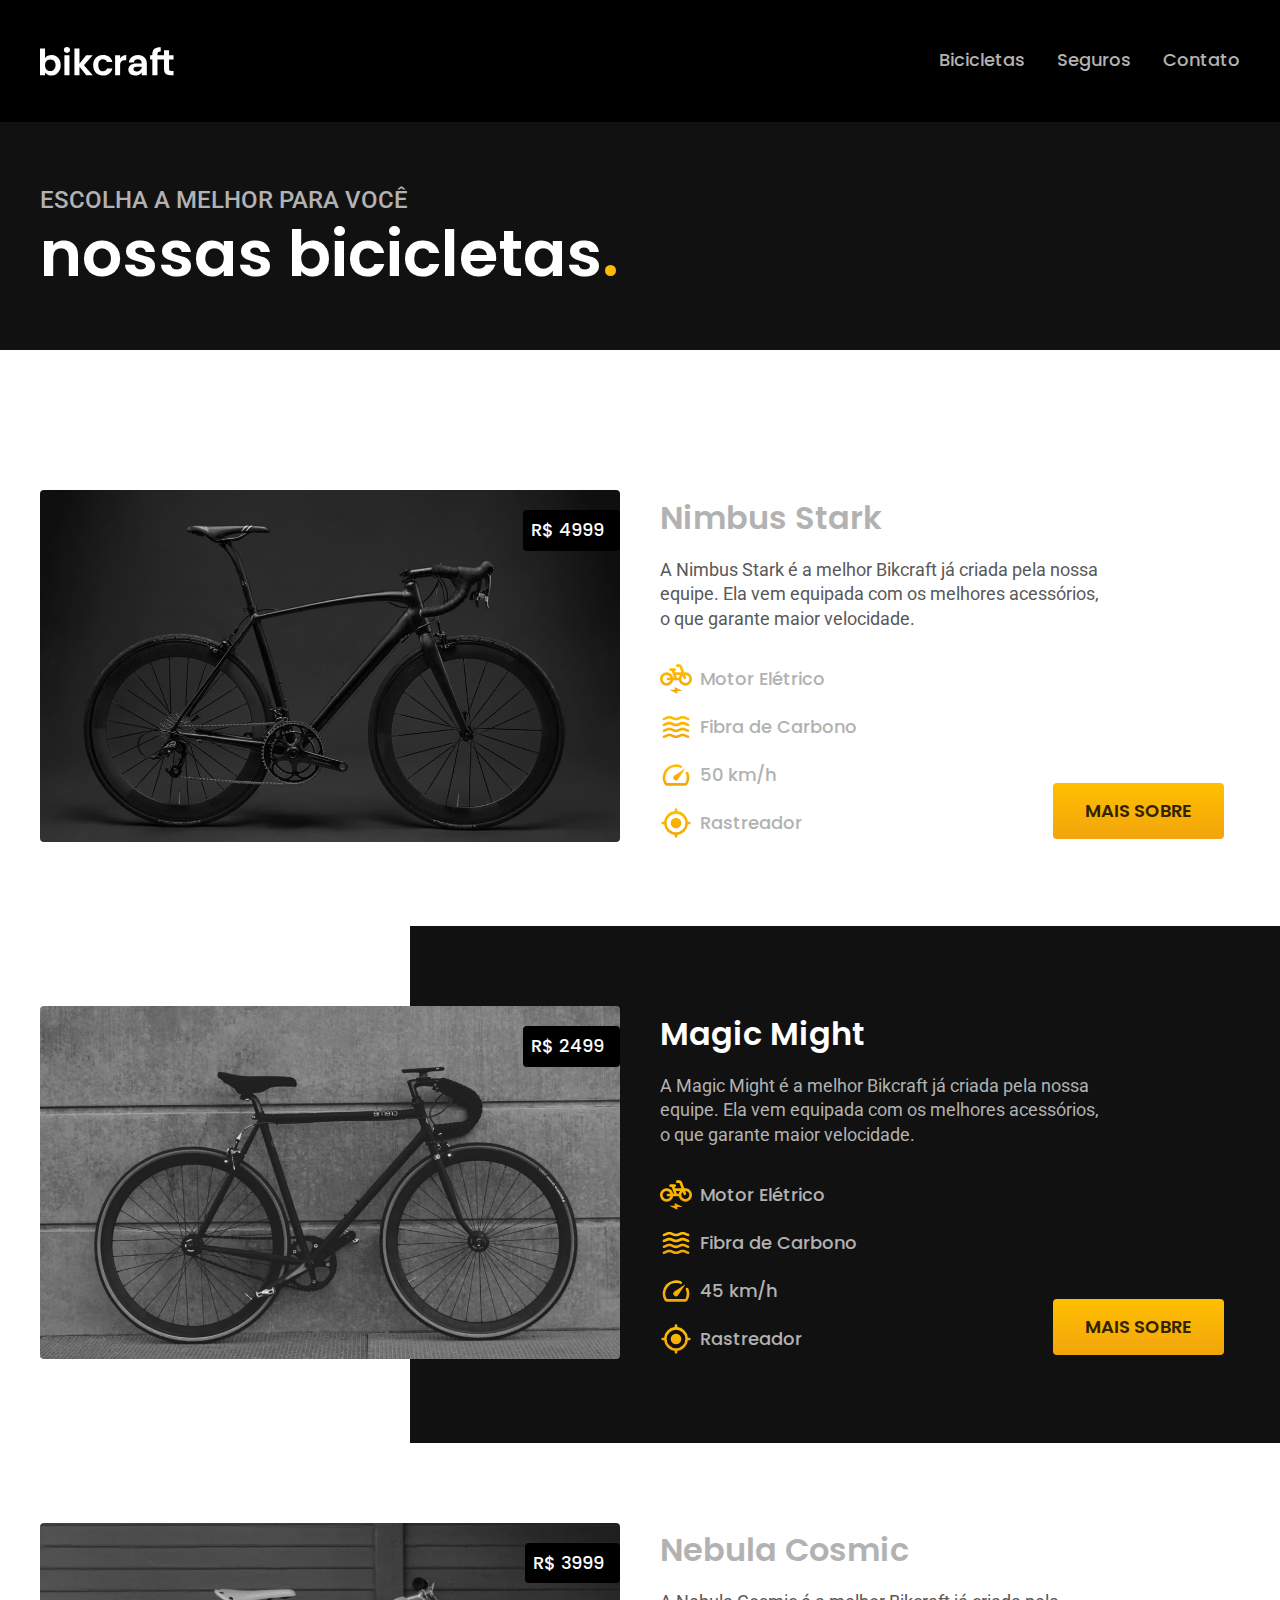
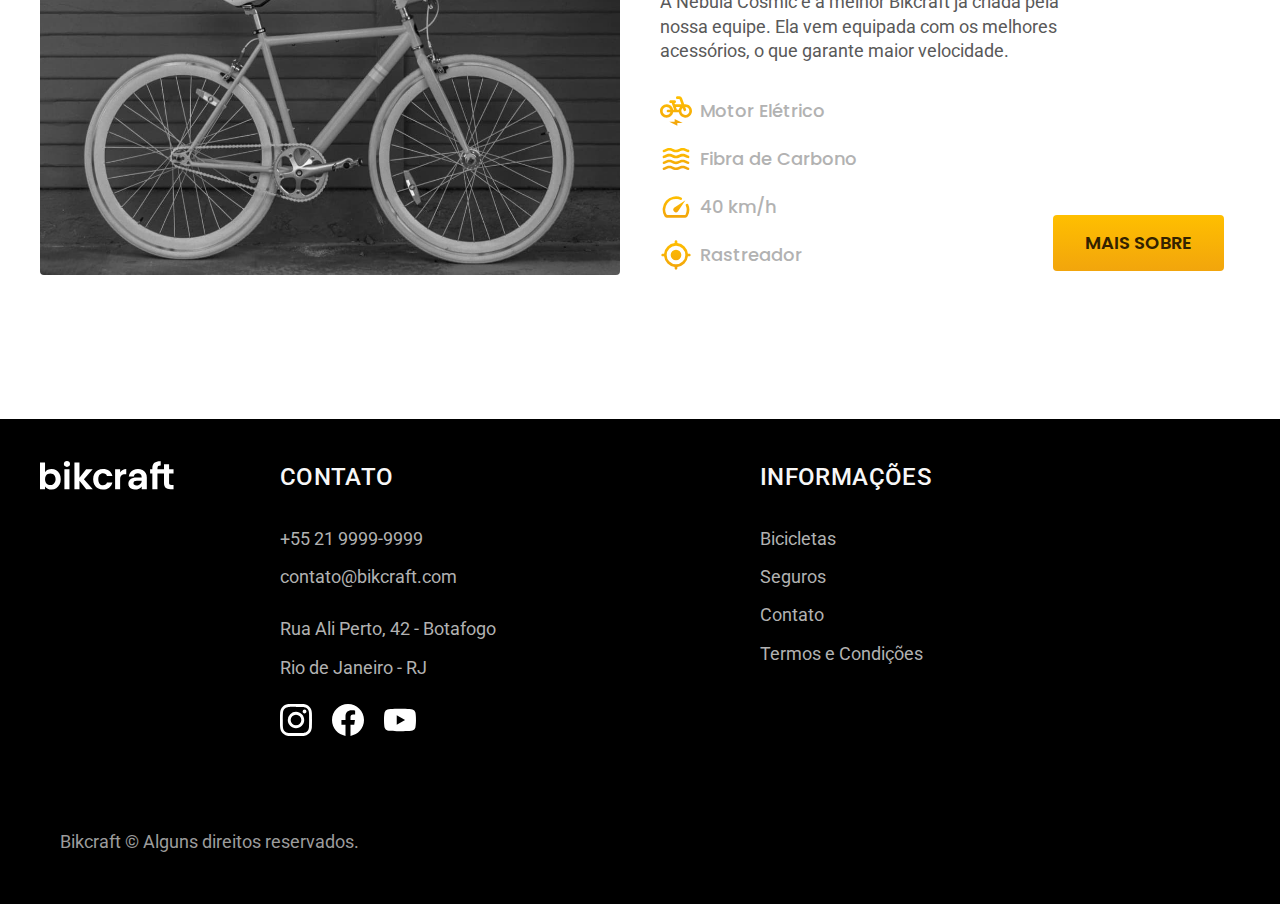
==== bicicletas.html @ 2bf18146 "Pagina bicicletas foi adicionada" ====
<!DOCTYPE html>
<html lang="pt-br">

<head>
  <meta charset="UTF-8">
  <meta name="viewport" content="width=device-width, initial-scale=1.0">

  <title>Bikcraft - Bicicletas Elétricas</title>
  <meta name="description"
    content="Bicicletas elétricas de alta precisão e qualidade,  feitas sob medida para o cliente. Explore o mundo na sua velocidade com a Bikcraft.">

  <link rel="stylesheet" href="./css/style.css">
  <link rel="preconnect" href="https://fonts.googleapis.com">
  <link rel="preconnect" href="https://fonts.gstatic.com" crossorigin>
  <link href="https://fonts.googleapis.com/css2?family=Poppins:wght@400;600&family=Roboto:wght@400;500&display=swap"
    rel="stylesheet">
  <link href="https://fonts.googleapis.com/css2?family=Merriweather:ital,wght@1,900&display=swap" rel="stylesheet">
</head>

<body>
  <header class="header-bg">
    <div class="header-container">
      <img src="./img/bikcraft.svg" alt="Bikcraft">
      <nav class="nav" aria-label="primaria">
        <ul class="nav-list font-1-m cor-0">
          <li class="nav-item"><a href="./">Bicicletas</a></li>
          <li class="nav-item"><a href="./">Seguros</a></li>
          <li class="nav-item"><a href="./">Contato</a></li>
        </ul>
      </nav>
    </div>
  </header>

  <section class="cabecalho-pagina-bg">
    <div class="cabecalho-container">
      <p class="cor-5 font-2-l ">ESCOLHA A MELHOR PARA VOCÊ</p>
      <h1 class="cor-0 font-1-xxl">nossas bicicletas<span class="p-1">.</span></h1>
    </div>
  </section>

  <main class="bicicletas-container">
    <ul class="bike-list">

      <li class="bike-item-bg">
        <div class="bike-item">
        <div class="imgBike-Container">
          <img src="./img/bicicletas/nimbus.jpg" alt="Nimbus Stark">
          <span class="font-1-m cor-0">R$ 4999</span>
        </div>

        <div class="bike-content">
          <h2 class="font-1-xl">Nimbus Stark</h2>
          <p class="font-2-m-4 cor-8">A Nimbus Stark é a melhor Bikcraft já criada pela nossa equipe. Ela vem equipada com os melhores
            acessórios, o que garante maior velocidade.</p>
          <ul class="vantagens-list font-1-m cor-8">
            <li class="vantagens-item">
              <img src="./img/icones/eletrica.svg" alt="" aria-hidden="true">
              <span>Motor Elétrico</span>
            </li>
            <li class="vantagens-item">
              <img src="./img/icones/carbono.svg" alt="" aria-hidden="true">
              <span>Fibra de Carbono</span>
            </li>
            <li class="vantagens-item">
              <img src="./img/icones/velocidade.svg" alt="" aria-hidden="true">
              <span>50 km/h</span>
            </li>
            <li class="vantagens-item">
              <img src="./img/icones/rastreador.svg" alt="" aria-hidden="true">
              <span>Rastreador</span>
            </li>
          </ul>
          <a href="#" class="font-1-m-b botao">MAIS SOBRE</a>
        </div>
      </div>
      </li>

      <li class="bike-item-bg">
        <div class="bike-item">
        <div class="imgBike-Container">
          <img src="./img/bicicletas/magic.jpg" alt="Magic Might">
          <span class="font-1-m cor-0">R$ 2499</span>
        </div>

        <div class="bike-content">
          <h2 class="font-1-xl">Magic Might</h2>
          <p class="font-2-m-4 cor-8">A Magic Might é a melhor Bikcraft já criada pela nossa equipe. Ela vem equipada com os melhores acessórios,
            o que garante maior velocidade.</p>
          <ul class="vantagens-list font-1-m cor-8">
            <li class="vantagens-item">
              <img src="./img/icones/eletrica.svg" alt="" aria-hidden="true">
              <span>Motor Elétrico</span>
            </li>
            <li class="vantagens-item">
              <img src="./img/icones/carbono.svg" alt="" aria-hidden="true">
              <span>Fibra de Carbono</span>
            </li>
            <li class="vantagens-item">
              <img src="./img/icones/velocidade.svg" alt="" aria-hidden="true">
              <span>45 km/h</span>
            </li>
            <li class="vantagens-item">
              <img src="./img/icones/rastreador.svg" alt="" aria-hidden="true">
              <span>Rastreador</span>
            </li>
          </ul>
          <a href="#" class="font-1-m-b botao">MAIS SOBRE</a>
        </div>
      </div>
      </li>

      <li class="bike-item-bg">
        <div class="bike-item">
        <div class="imgBike-Container">
          <img src="./img/bicicletas/nebula.jpg" alt="Nimbus Stark">
          <span class="font-1-m cor-0">R$ 3999</span>
        </div>

        <div class="bike-content">
          <h2 class="font-1-xl">Nebula Cosmic</h2>
          <p class="font-2-m-4 cor-8">A Nebula Cosmic é a melhor Bikcraft já criada pela nossa equipe. Ela vem equipada com os melhores
            acessórios, o que garante maior velocidade.</p>
          <ul class="vantagens-list font-1-m cor-8">
            <li class="vantagens-item">
              <img src="./img/icones/eletrica.svg" alt="" aria-hidden="true">
              <span>Motor Elétrico</span>
            </li>
            <li class="vantagens-item">
              <img src="./img/icones/carbono.svg" alt="" aria-hidden="true">
              <span>Fibra de Carbono</span>
            </li>
            <li class="vantagens-item">
              <img src="./img/icones/velocidade.svg" alt="" aria-hidden="true">
              <span>40 km/h</span>
            </li>
            <li class="vantagens-item">
              <img src="./img/icones/rastreador.svg" alt="" aria-hidden="true">
              <span>Rastreador</span>
            </li>
          </ul>
          <a href="#" class="font-1-m-b botao">MAIS SOBRE</a>
        </div>
      </div>
      </li>
    </ul>
  </main>

  <footer class="footer-bg">
    <div class="footer-container">
      <div class="footer-itens">
        <img src="./img/bikcraft.svg" alt="">
      </div>

      <div class="footer-itens">
        <h3 class="font-2-l-b cor-1 m1">CONTATO</h3>
        <ul class="link-list">
          <li class="font-2-m-4 cor-5">+55 21 9999-9999</li>
          <li class="font-2-m-4 cor-5">contato@bikcraft.com</li>
          <li></li>
          <li class="font-2-m-4 cor-5">Rua Ali Perto, 42 - Botafogo</li>
          <li class="font-2-m-4 cor-5">Rio de Janeiro - RJ</li>
          <ul class="link-redes mt2">
            <li><a href="#"><img src="./img/redes/instagram.svg" alt=""></a></li>
            <li><a href="#"><img src="./img/redes/facebook.svg" alt=""></a></li>
            <li><a href="#"><img src="./img/redes/youtube.svg" alt=""></a></li>
          </ul>
        </ul>
      </div>

      <div class="footer-itens">
        <h3 class="font-2-l-b cor-1 m1">Informações</h3>
        <ul class="link-list">
          <li><a href="" class="font-2-m-4 cor-5">Bicicletas</a></li>
          <li><a href="" class="font-2-m-4 cor-5">Seguros</a></li>
          <li><a href="" class="font-2-m-4 cor-5">Contato</a></li>
          <li><a href="" class="font-2-m-4 cor-5">Termos e Condições</a></li>

        </ul>
      </div>

    </div>

    <div class="copywrite">
      <p class="font-2-m-4 cor-6">Bikcraft © Alguns direitos reservados.</p>
    </div>
  </footer>
</body>

</html>
---- css/style.css ----
@import url("./global/global.css");
@import url("./utilidades/tipografia.css");
@import url("./utilidades/cores.css");
@import url("./global/header.css");


@import url("./utilidades/componentes.css");
@import url("./home/introducao.css");
@import url("./bicicletas/bicicletas-lista.css");
@import url("./home/tecnologia.css");
@import url("./home/parceiros.css");
@import url("./home/depoimentos.css");
@import url("./home/seguros.css");
@import url("./global/footer.css");

/* Paginas Secundaria */

@import url("./paginas-secundarias/termos-container.css");
@import url("./paginas-secundarias/bicicletas-container.css");
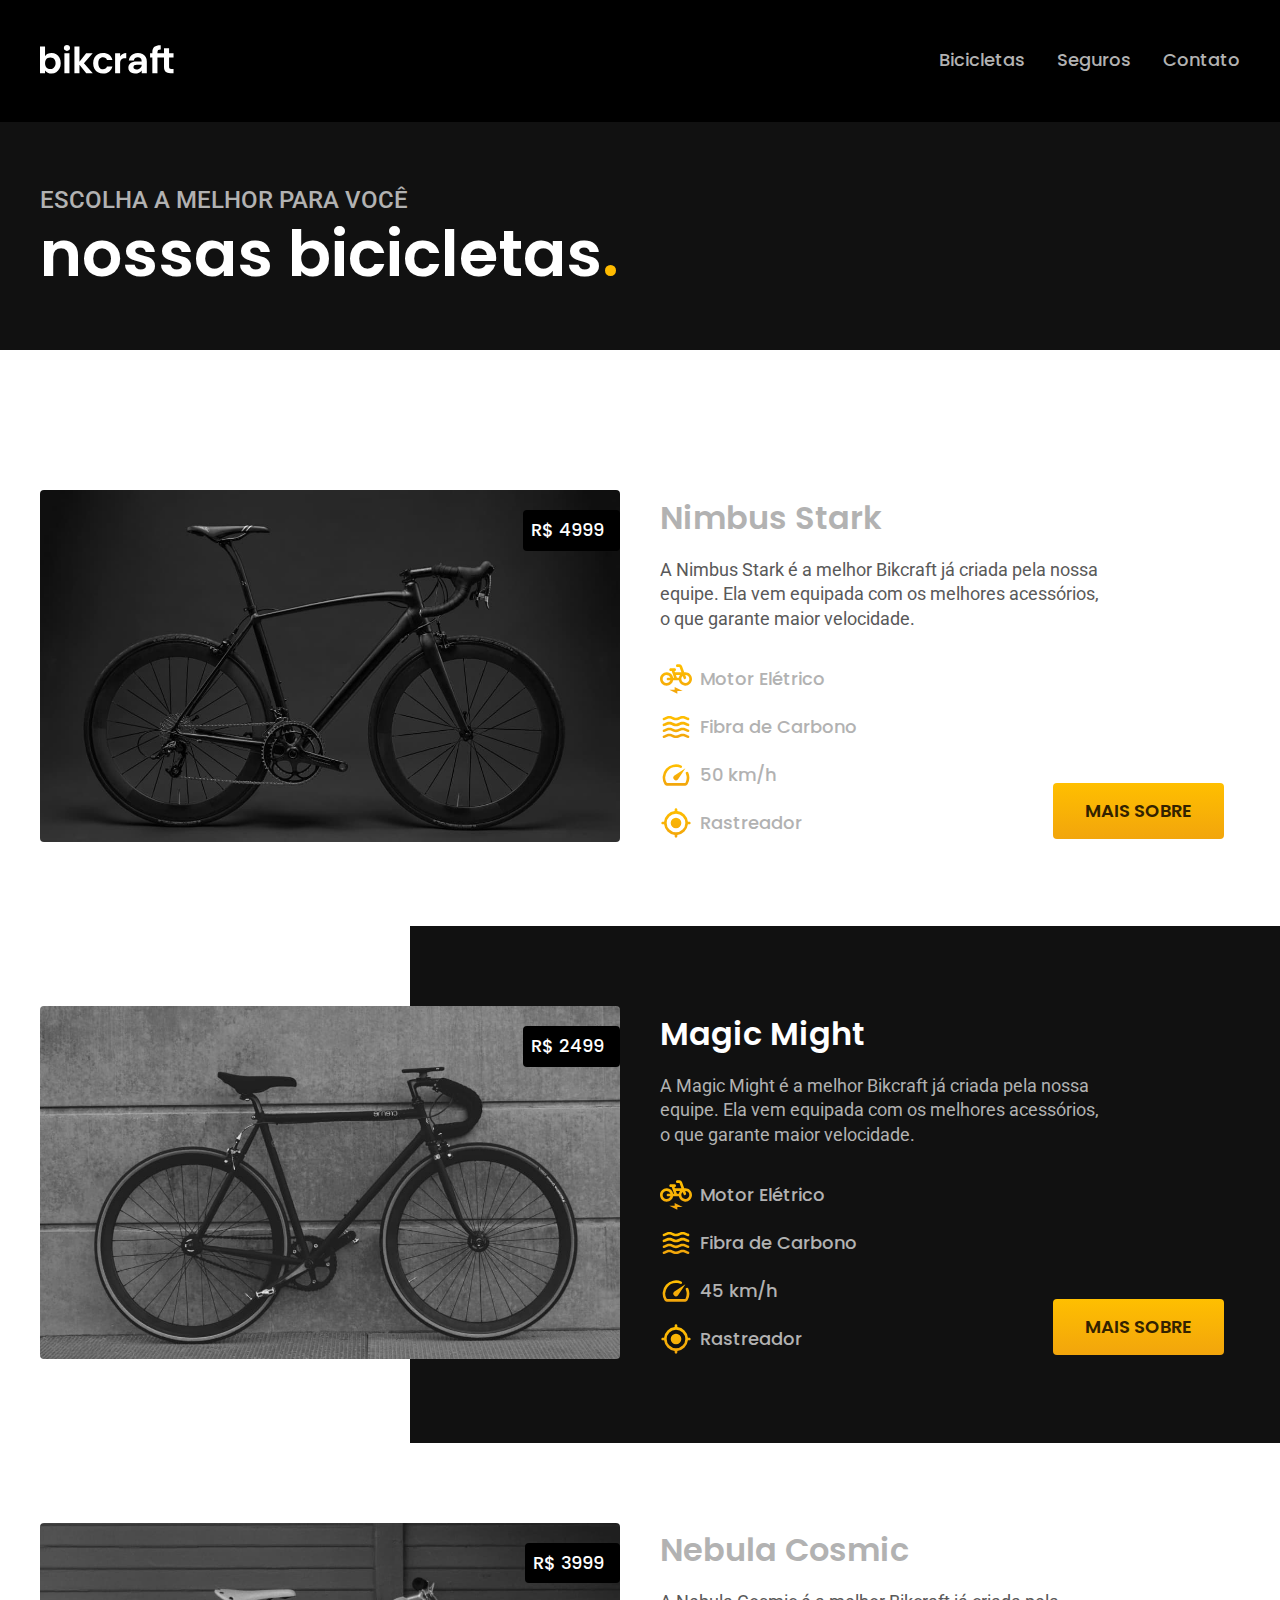
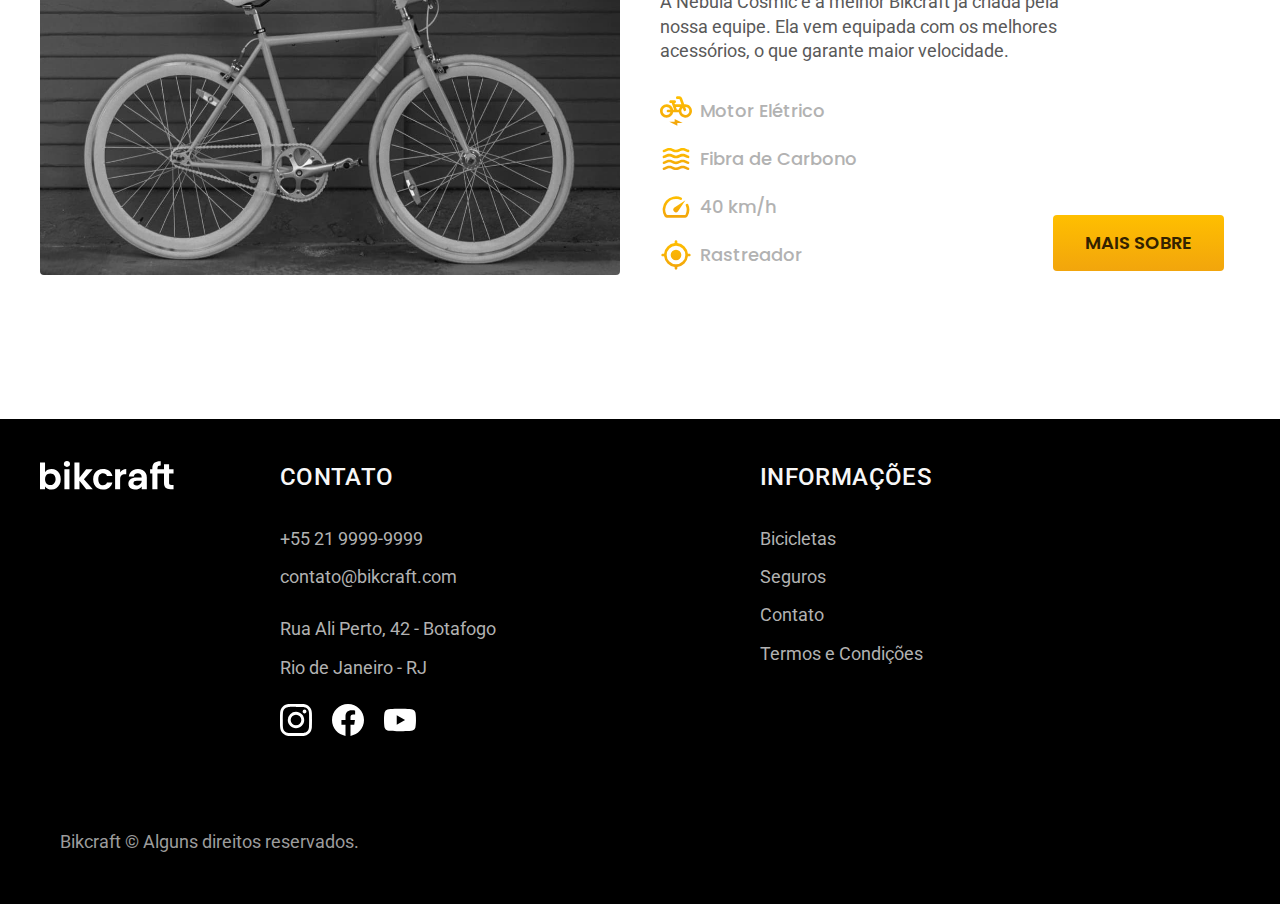
==== commit 0ec86ef1: "Links interno adicionados" ====
--- a/bicicletas.html
+++ b/bicicletas.html
@@ -20,12 +20,12 @@
 <body>
   <header class="header-bg">
     <div class="header-container">
-      <img src="./img/bikcraft.svg" alt="Bikcraft">
+      <a href="index.html"><img src="./img/bikcraft.svg" alt="Bikcraft"></a>
       <nav class="nav" aria-label="primaria">
         <ul class="nav-list font-1-m cor-0">
-          <li class="nav-item"><a href="./">Bicicletas</a></li>
-          <li class="nav-item"><a href="./">Seguros</a></li>
-          <li class="nav-item"><a href="./">Contato</a></li>
+          <li class="nav-item"><a href="bicicletas.html">Bicicletas</a></li>
+          <li class="nav-item"><a href="seguros.html">Seguros</a></li>
+          <li class="nav-item"><a href="contato.html">Contato</a></li>
         </ul>
       </nav>
     </div>
@@ -43,104 +43,107 @@
 
       <li class="bike-item-bg">
         <div class="bike-item">
-        <div class="imgBike-Container">
-          <img src="./img/bicicletas/nimbus.jpg" alt="Nimbus Stark">
-          <span class="font-1-m cor-0">R$ 4999</span>
+          <div class="imgBike-Container">
+            <img src="./img/bicicletas/nimbus.jpg" alt="Nimbus Stark">
+            <span class="font-1-m cor-0">R$ 4999</span>
+          </div>
+
+          <div class="bike-content">
+            <h2 class="font-1-xl">Nimbus Stark</h2>
+            <p class="font-2-m-4 cor-8">A Nimbus Stark é a melhor Bikcraft já criada pela nossa equipe. Ela vem equipada
+              com os melhores
+              acessórios, o que garante maior velocidade.</p>
+            <ul class="vantagens-list font-1-m cor-8">
+              <li class="vantagens-item">
+                <img src="./img/icones/eletrica.svg" alt="" aria-hidden="true">
+                <span>Motor Elétrico</span>
+              </li>
+              <li class="vantagens-item">
+                <img src="./img/icones/carbono.svg" alt="" aria-hidden="true">
+                <span>Fibra de Carbono</span>
+              </li>
+              <li class="vantagens-item">
+                <img src="./img/icones/velocidade.svg" alt="" aria-hidden="true">
+                <span>50 km/h</span>
+              </li>
+              <li class="vantagens-item">
+                <img src="./img/icones/rastreador.svg" alt="" aria-hidden="true">
+                <span>Rastreador</span>
+              </li>
+            </ul>
+            <a href="./bicicletas/nimbus.html" class="font-1-m-b botao">MAIS SOBRE</a>
+          </div>
         </div>
-
-        <div class="bike-content">
-          <h2 class="font-1-xl">Nimbus Stark</h2>
-          <p class="font-2-m-4 cor-8">A Nimbus Stark é a melhor Bikcraft já criada pela nossa equipe. Ela vem equipada com os melhores
-            acessórios, o que garante maior velocidade.</p>
-          <ul class="vantagens-list font-1-m cor-8">
-            <li class="vantagens-item">
-              <img src="./img/icones/eletrica.svg" alt="" aria-hidden="true">
-              <span>Motor Elétrico</span>
-            </li>
-            <li class="vantagens-item">
-              <img src="./img/icones/carbono.svg" alt="" aria-hidden="true">
-              <span>Fibra de Carbono</span>
-            </li>
-            <li class="vantagens-item">
-              <img src="./img/icones/velocidade.svg" alt="" aria-hidden="true">
-              <span>50 km/h</span>
-            </li>
-            <li class="vantagens-item">
-              <img src="./img/icones/rastreador.svg" alt="" aria-hidden="true">
-              <span>Rastreador</span>
-            </li>
-          </ul>
-          <a href="#" class="font-1-m-b botao">MAIS SOBRE</a>
-        </div>
-      </div>
       </li>
 
       <li class="bike-item-bg">
         <div class="bike-item">
-        <div class="imgBike-Container">
-          <img src="./img/bicicletas/magic.jpg" alt="Magic Might">
-          <span class="font-1-m cor-0">R$ 2499</span>
+          <div class="imgBike-Container">
+            <img src="./img/bicicletas/magic.jpg" alt="Magic Might">
+            <span class="font-1-m cor-0">R$ 2499</span>
+          </div>
+
+          <div class="bike-content">
+            <h2 class="font-1-xl">Magic Might</h2>
+            <p class="font-2-m-4 cor-8">A Magic Might é a melhor Bikcraft já criada pela nossa equipe. Ela vem equipada
+              com os melhores acessórios,
+              o que garante maior velocidade.</p>
+            <ul class="vantagens-list font-1-m cor-8">
+              <li class="vantagens-item">
+                <img src="./img/icones/eletrica.svg" alt="" aria-hidden="true">
+                <span>Motor Elétrico</span>
+              </li>
+              <li class="vantagens-item">
+                <img src="./img/icones/carbono.svg" alt="" aria-hidden="true">
+                <span>Fibra de Carbono</span>
+              </li>
+              <li class="vantagens-item">
+                <img src="./img/icones/velocidade.svg" alt="" aria-hidden="true">
+                <span>45 km/h</span>
+              </li>
+              <li class="vantagens-item">
+                <img src="./img/icones/rastreador.svg" alt="" aria-hidden="true">
+                <span>Rastreador</span>
+              </li>
+            </ul>
+            <a href="#" class="font-1-m-b botao">MAIS SOBRE</a>
+          </div>
         </div>
-
-        <div class="bike-content">
-          <h2 class="font-1-xl">Magic Might</h2>
-          <p class="font-2-m-4 cor-8">A Magic Might é a melhor Bikcraft já criada pela nossa equipe. Ela vem equipada com os melhores acessórios,
-            o que garante maior velocidade.</p>
-          <ul class="vantagens-list font-1-m cor-8">
-            <li class="vantagens-item">
-              <img src="./img/icones/eletrica.svg" alt="" aria-hidden="true">
-              <span>Motor Elétrico</span>
-            </li>
-            <li class="vantagens-item">
-              <img src="./img/icones/carbono.svg" alt="" aria-hidden="true">
-              <span>Fibra de Carbono</span>
-            </li>
-            <li class="vantagens-item">
-              <img src="./img/icones/velocidade.svg" alt="" aria-hidden="true">
-              <span>45 km/h</span>
-            </li>
-            <li class="vantagens-item">
-              <img src="./img/icones/rastreador.svg" alt="" aria-hidden="true">
-              <span>Rastreador</span>
-            </li>
-          </ul>
-          <a href="#" class="font-1-m-b botao">MAIS SOBRE</a>
-        </div>
-      </div>
       </li>
 
       <li class="bike-item-bg">
         <div class="bike-item">
-        <div class="imgBike-Container">
-          <img src="./img/bicicletas/nebula.jpg" alt="Nimbus Stark">
-          <span class="font-1-m cor-0">R$ 3999</span>
+          <div class="imgBike-Container">
+            <img src="./img/bicicletas/nebula.jpg" alt="Nimbus Stark">
+            <span class="font-1-m cor-0">R$ 3999</span>
+          </div>
+
+          <div class="bike-content">
+            <h2 class="font-1-xl">Nebula Cosmic</h2>
+            <p class="font-2-m-4 cor-8">A Nebula Cosmic é a melhor Bikcraft já criada pela nossa equipe. Ela vem
+              equipada com os melhores
+              acessórios, o que garante maior velocidade.</p>
+            <ul class="vantagens-list font-1-m cor-8">
+              <li class="vantagens-item">
+                <img src="./img/icones/eletrica.svg" alt="" aria-hidden="true">
+                <span>Motor Elétrico</span>
+              </li>
+              <li class="vantagens-item">
+                <img src="./img/icones/carbono.svg" alt="" aria-hidden="true">
+                <span>Fibra de Carbono</span>
+              </li>
+              <li class="vantagens-item">
+                <img src="./img/icones/velocidade.svg" alt="" aria-hidden="true">
+                <span>40 km/h</span>
+              </li>
+              <li class="vantagens-item">
+                <img src="./img/icones/rastreador.svg" alt="" aria-hidden="true">
+                <span>Rastreador</span>
+              </li>
+            </ul>
+            <a href="#" class="font-1-m-b botao">MAIS SOBRE</a>
+          </div>
         </div>
-
-        <div class="bike-content">
-          <h2 class="font-1-xl">Nebula Cosmic</h2>
-          <p class="font-2-m-4 cor-8">A Nebula Cosmic é a melhor Bikcraft já criada pela nossa equipe. Ela vem equipada com os melhores
-            acessórios, o que garante maior velocidade.</p>
-          <ul class="vantagens-list font-1-m cor-8">
-            <li class="vantagens-item">
-              <img src="./img/icones/eletrica.svg" alt="" aria-hidden="true">
-              <span>Motor Elétrico</span>
-            </li>
-            <li class="vantagens-item">
-              <img src="./img/icones/carbono.svg" alt="" aria-hidden="true">
-              <span>Fibra de Carbono</span>
-            </li>
-            <li class="vantagens-item">
-              <img src="./img/icones/velocidade.svg" alt="" aria-hidden="true">
-              <span>40 km/h</span>
-            </li>
-            <li class="vantagens-item">
-              <img src="./img/icones/rastreador.svg" alt="" aria-hidden="true">
-              <span>Rastreador</span>
-            </li>
-          </ul>
-          <a href="#" class="font-1-m-b botao">MAIS SOBRE</a>
-        </div>
-      </div>
       </li>
     </ul>
   </main>
@@ -148,7 +151,7 @@
   <footer class="footer-bg">
     <div class="footer-container">
       <div class="footer-itens">
-        <img src="./img/bikcraft.svg" alt="">
+        <a href="index.html"><img src="./img/bikcraft.svg" alt="Bikcraft"></a>
       </div>
 
       <div class="footer-itens">
@@ -170,10 +173,10 @@
       <div class="footer-itens">
         <h3 class="font-2-l-b cor-1 m1">Informações</h3>
         <ul class="link-list">
-          <li><a href="" class="font-2-m-4 cor-5">Bicicletas</a></li>
-          <li><a href="" class="font-2-m-4 cor-5">Seguros</a></li>
-          <li><a href="" class="font-2-m-4 cor-5">Contato</a></li>
-          <li><a href="" class="font-2-m-4 cor-5">Termos e Condições</a></li>
+          <li><a href="bicicletas.html" class="font-2-m-4 cor-5">Bicicletas</a></li>
+          <li><a href="seguros.html" class="font-2-m-4 cor-5">Seguros</a></li>
+          <li><a href="contato.html" class="font-2-m-4 cor-5">Contato</a></li>
+          <li><a href="termos.html" class="font-2-m-4 cor-5">Termos e Condições</a></li>
 
         </ul>
       </div>
--- a/css/style.css
+++ b/css/style.css
@@ -16,4 +16,9 @@
 /* Paginas Secundaria */
 
 @import url("./paginas-secundarias/termos-container.css");
-@import url("./paginas-secundarias/bicicletas-container.css");+@import url("./paginas-secundarias/bicicletas-container.css");
+@import url("./paginas-secundarias/seguros-container.css");
+@import url("./paginas-secundarias/contato-container.css");
+/* Pagina interna biKe */
+
+@import url("./bicicletas/nimbus.css");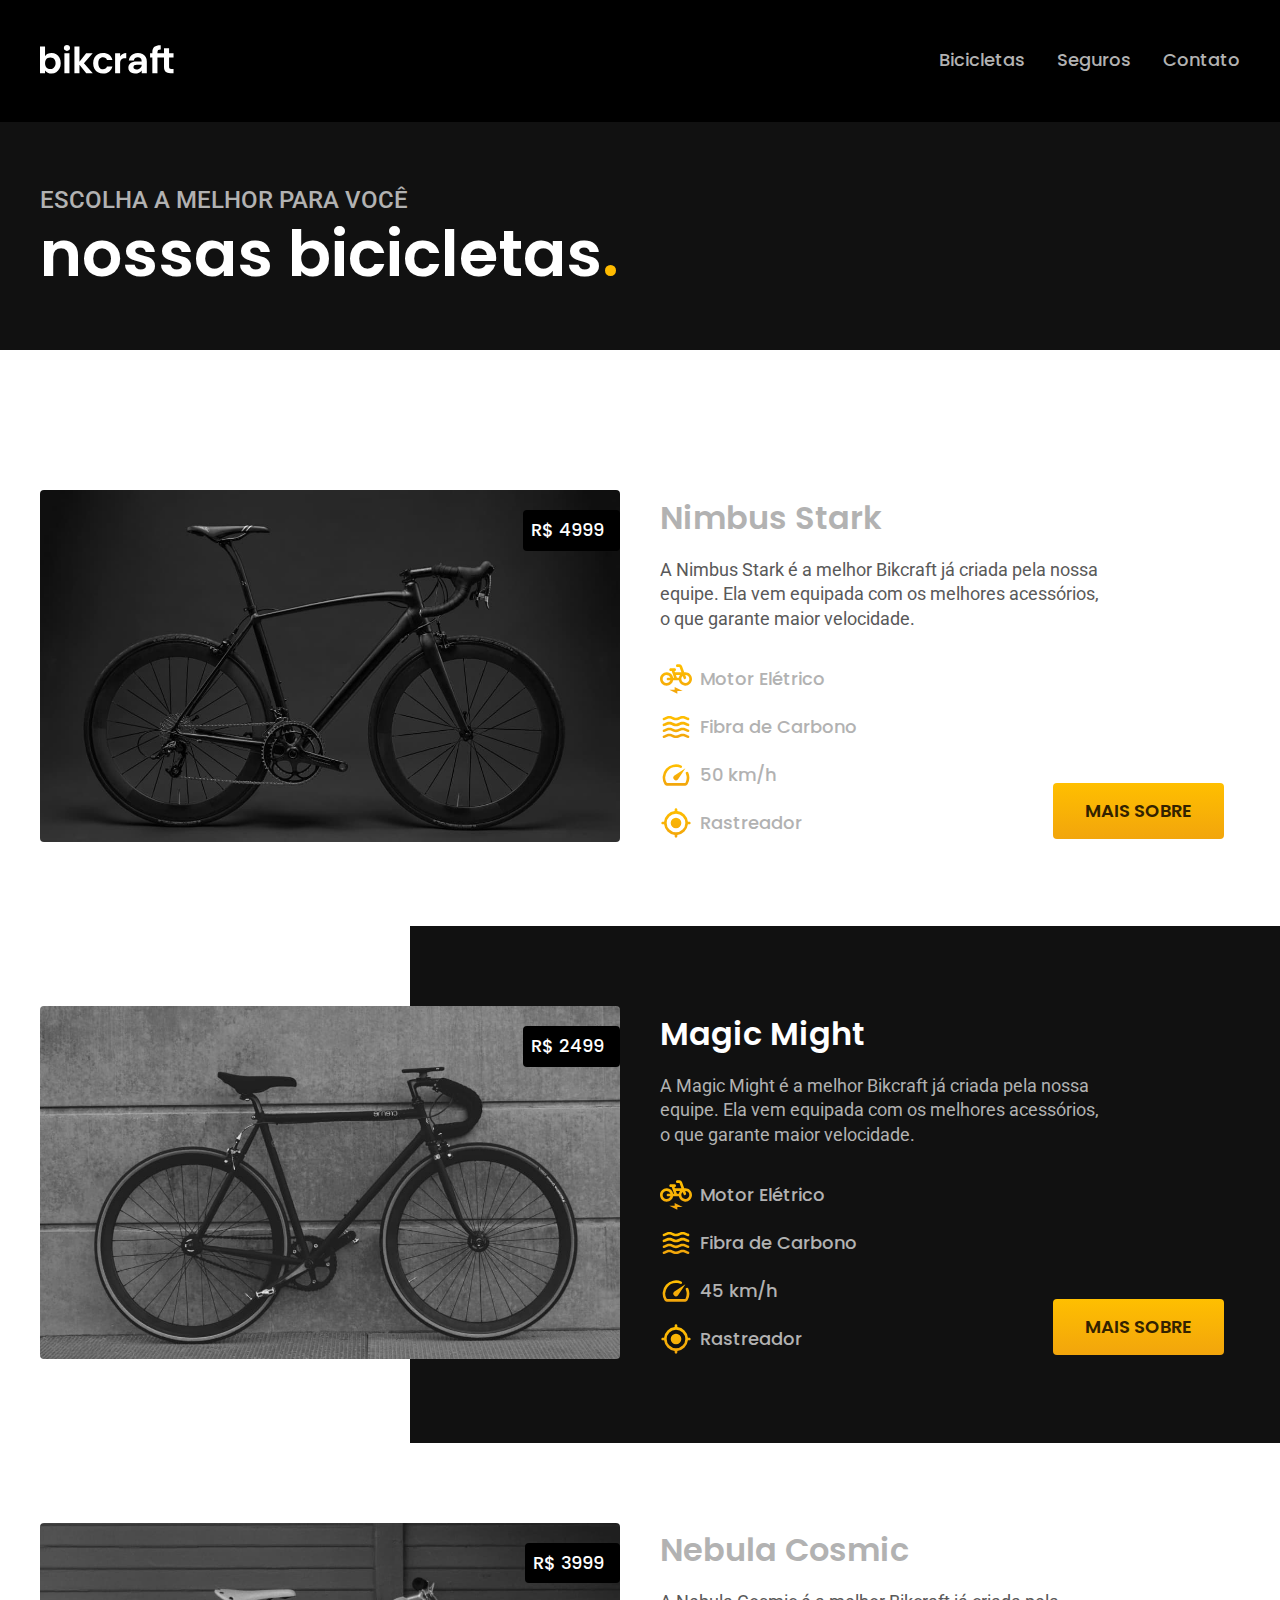
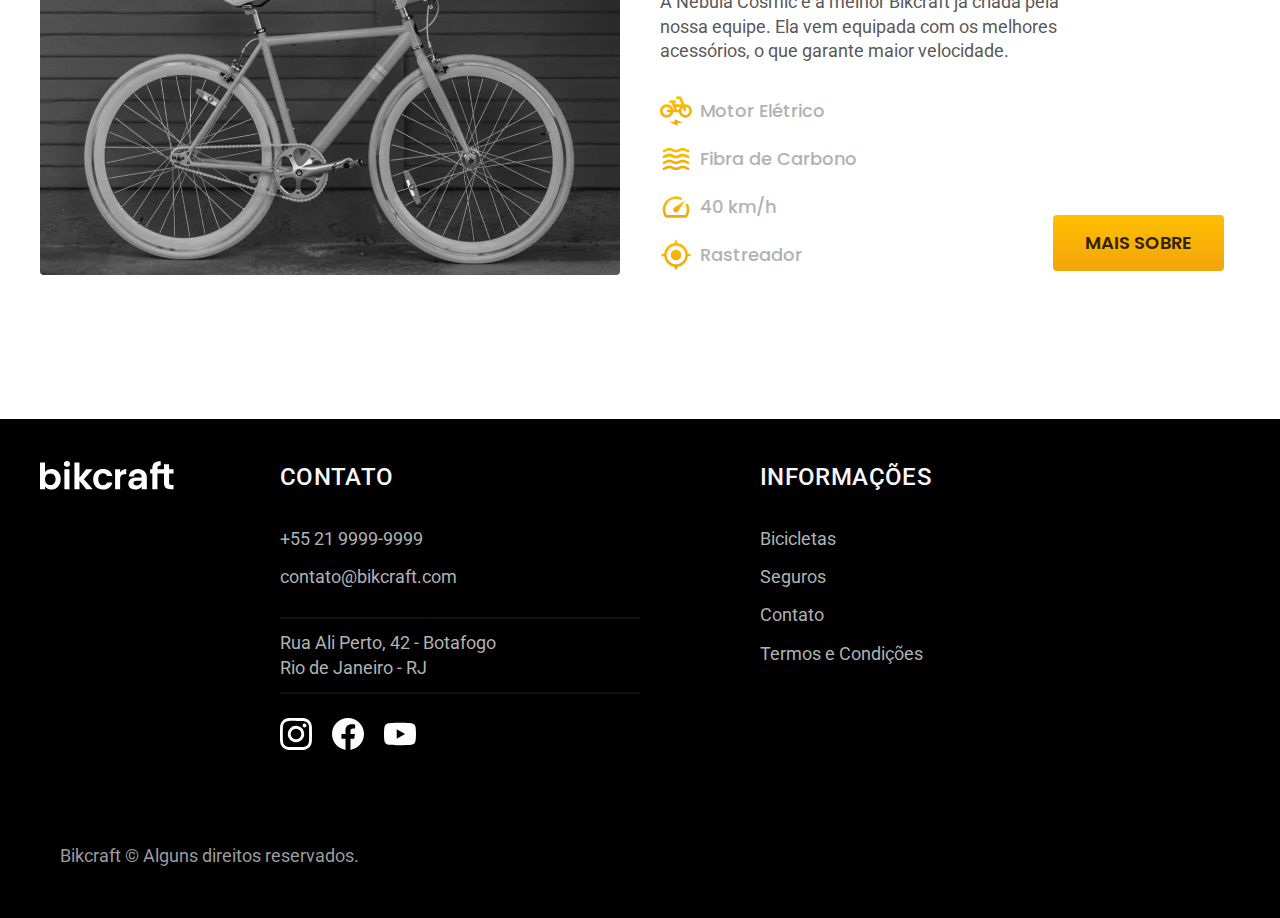
==== commit 90b5ffba: "Adicionado decoracao endereco footer" ====
--- a/bicicletas.html
+++ b/bicicletas.html
@@ -160,8 +160,10 @@
           <li class="font-2-m-4 cor-5">+55 21 9999-9999</li>
           <li class="font-2-m-4 cor-5">contato@bikcraft.com</li>
           <li></li>
-          <li class="font-2-m-4 cor-5">Rua Ali Perto, 42 - Botafogo</li>
-          <li class="font-2-m-4 cor-5">Rio de Janeiro - RJ</li>
+          <div id="endereco">
+            <li class="font-2-m-4 cor-5">Rua Ali Perto, 42 - Botafogo</li>
+            <li class="font-2-m-4 cor-5">Rio de Janeiro - RJ</li>
+          </div>
           <ul class="link-redes mt2">
             <li><a href="#"><img src="./img/redes/instagram.svg" alt=""></a></li>
             <li><a href="#"><img src="./img/redes/facebook.svg" alt=""></a></li>
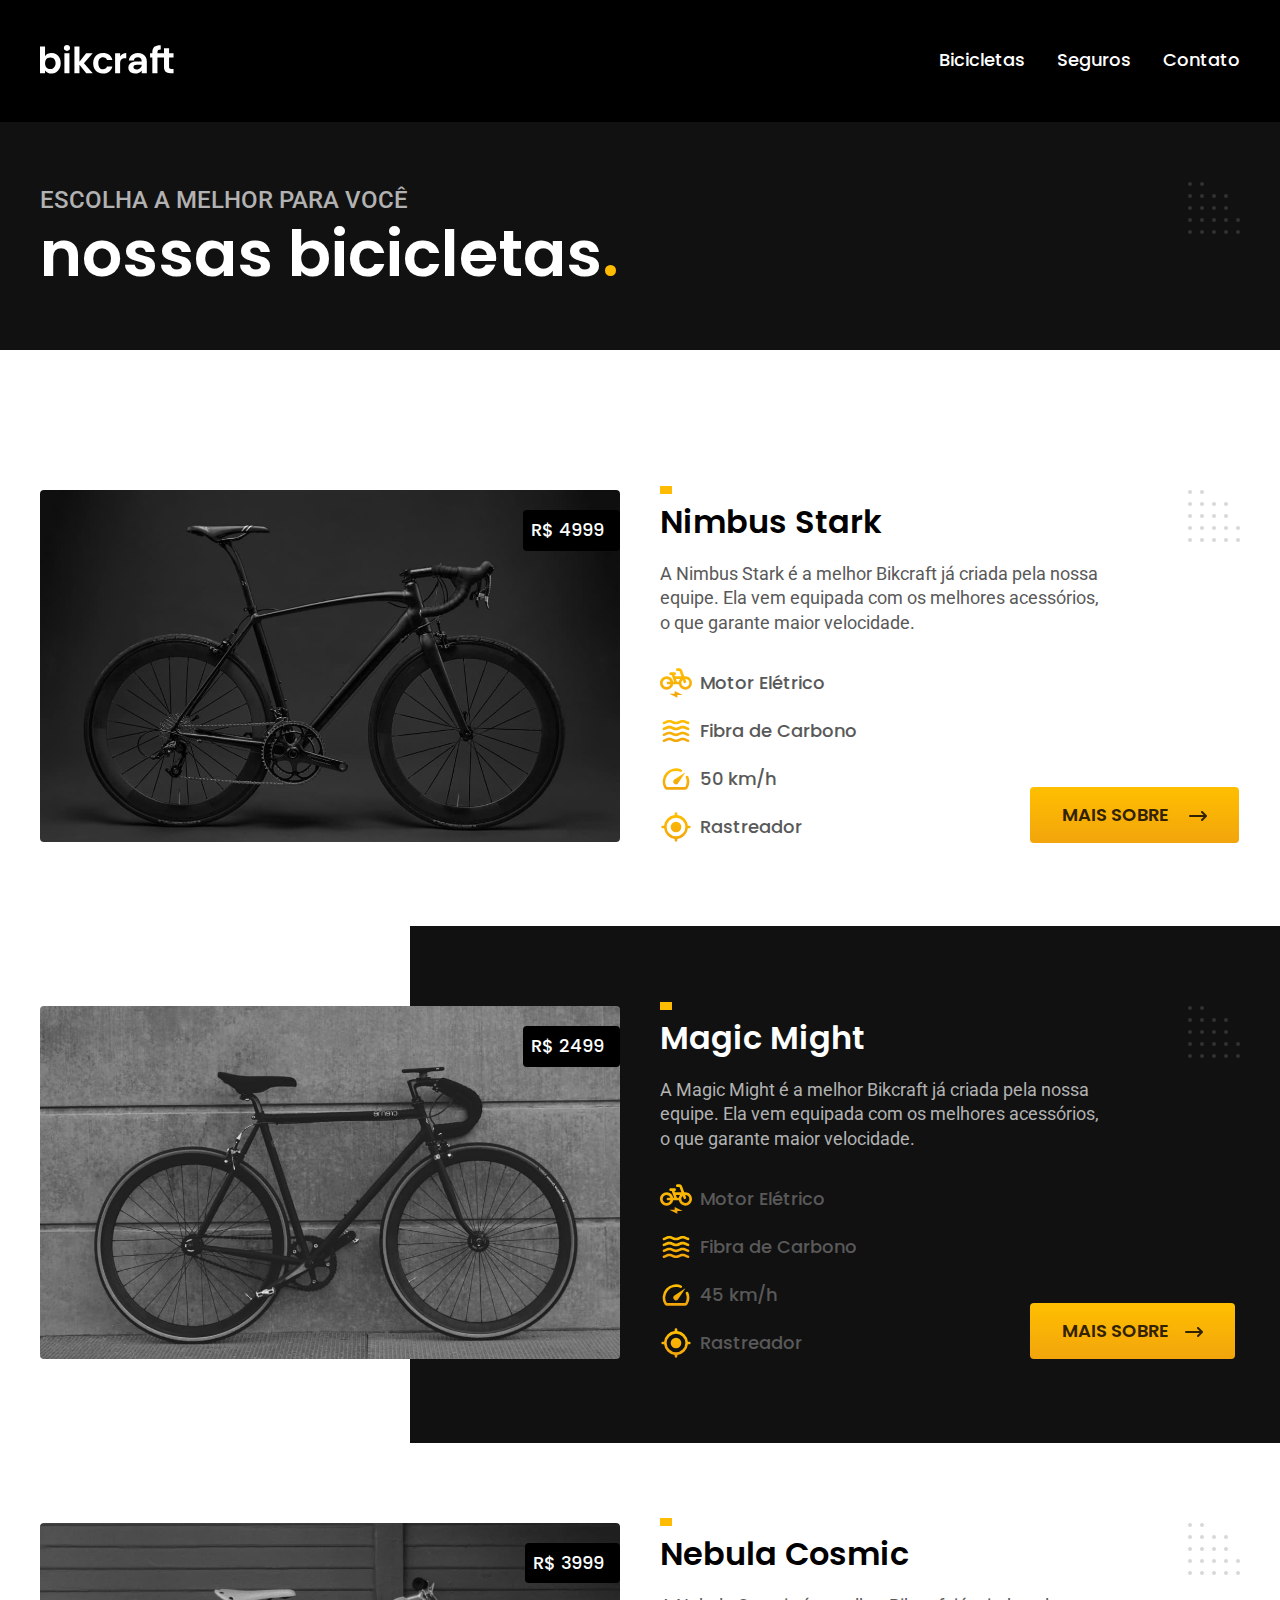
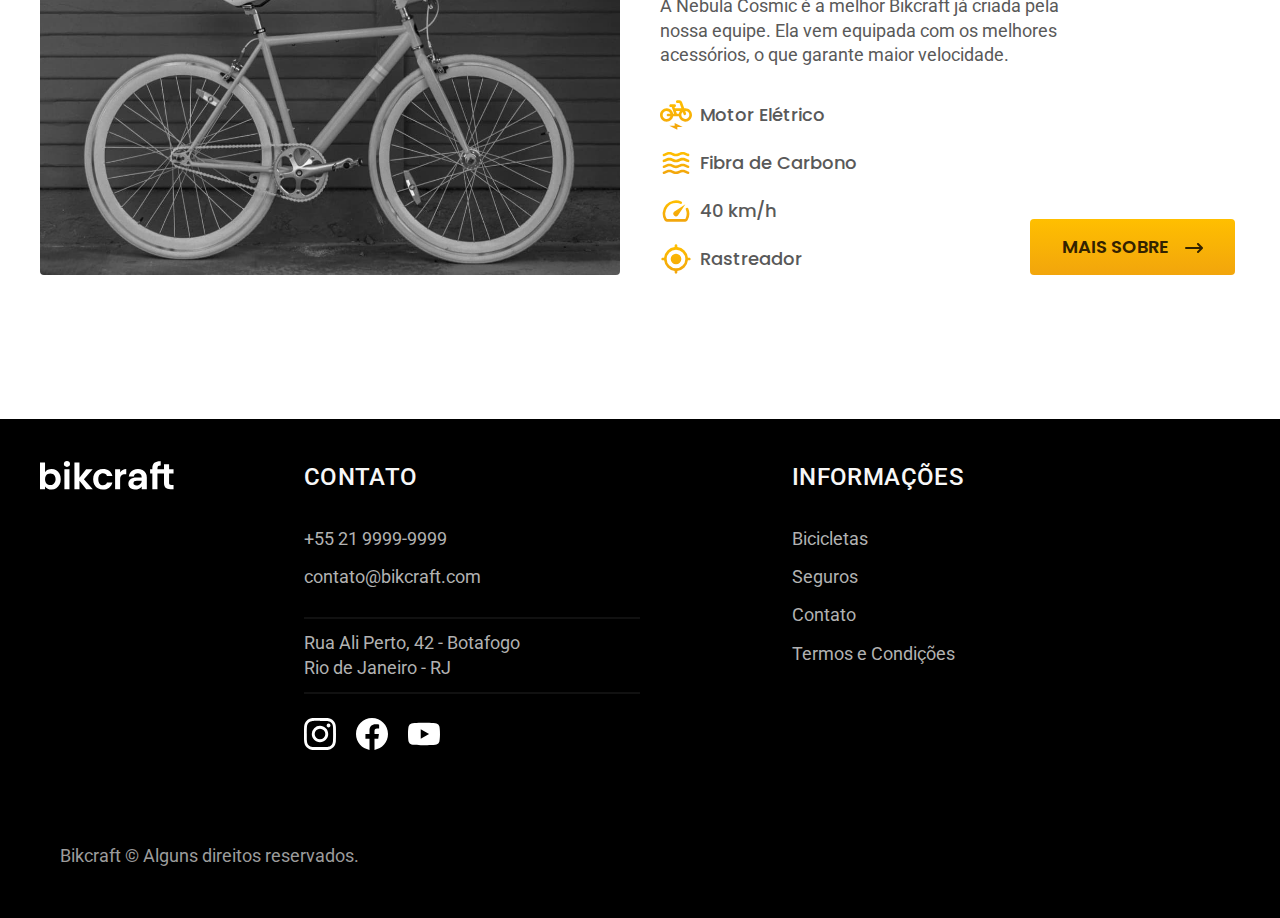
==== commit 84a8e297: "Enfeites pagina bicicletas adicionados" ====
--- a/bicicletas.html
+++ b/bicicletas.html
@@ -49,7 +49,7 @@
           </div>
 
           <div class="bike-content">
-            <h2 class="font-1-xl">Nimbus Stark</h2>
+            <h2 class="font-1-xl cor-12">Nimbus Stark</h2>
             <p class="font-2-m-4 cor-8">A Nimbus Stark é a melhor Bikcraft já criada pela nossa equipe. Ela vem equipada
               com os melhores
               acessórios, o que garante maior velocidade.</p>
@@ -71,7 +71,7 @@
                 <span>Rastreador</span>
               </li>
             </ul>
-            <a href="./bicicletas/nimbus.html" class="font-1-m-b botao">MAIS SOBRE</a>
+            <a href="./bicicletas/nimbus.html" class="font-1-m-b botao">MAIS SOBRE <img src="./img/icones/seta.svg" alt="" aria-hidden="true"></a>
           </div>
         </div>
       </li>
@@ -106,7 +106,7 @@
                 <span>Rastreador</span>
               </li>
             </ul>
-            <a href="#" class="font-1-m-b botao">MAIS SOBRE</a>
+            <a href="#" class="font-1-m-b botao">MAIS SOBRE<img src="./img/icones/seta.svg" alt="" aria-hidden="true"></a>
           </div>
         </div>
       </li>
@@ -119,7 +119,7 @@
           </div>
 
           <div class="bike-content">
-            <h2 class="font-1-xl">Nebula Cosmic</h2>
+            <h2 class="font-1-xl cor-12">Nebula Cosmic</h2>
             <p class="font-2-m-4 cor-8">A Nebula Cosmic é a melhor Bikcraft já criada pela nossa equipe. Ela vem
               equipada com os melhores
               acessórios, o que garante maior velocidade.</p>
@@ -141,7 +141,7 @@
                 <span>Rastreador</span>
               </li>
             </ul>
-            <a href="#" class="font-1-m-b botao">MAIS SOBRE</a>
+            <a href="#" class="font-1-m-b botao">MAIS SOBRE<img src="./img/icones/seta.svg" alt="" aria-hidden="true"></a>
           </div>
         </div>
       </li>
